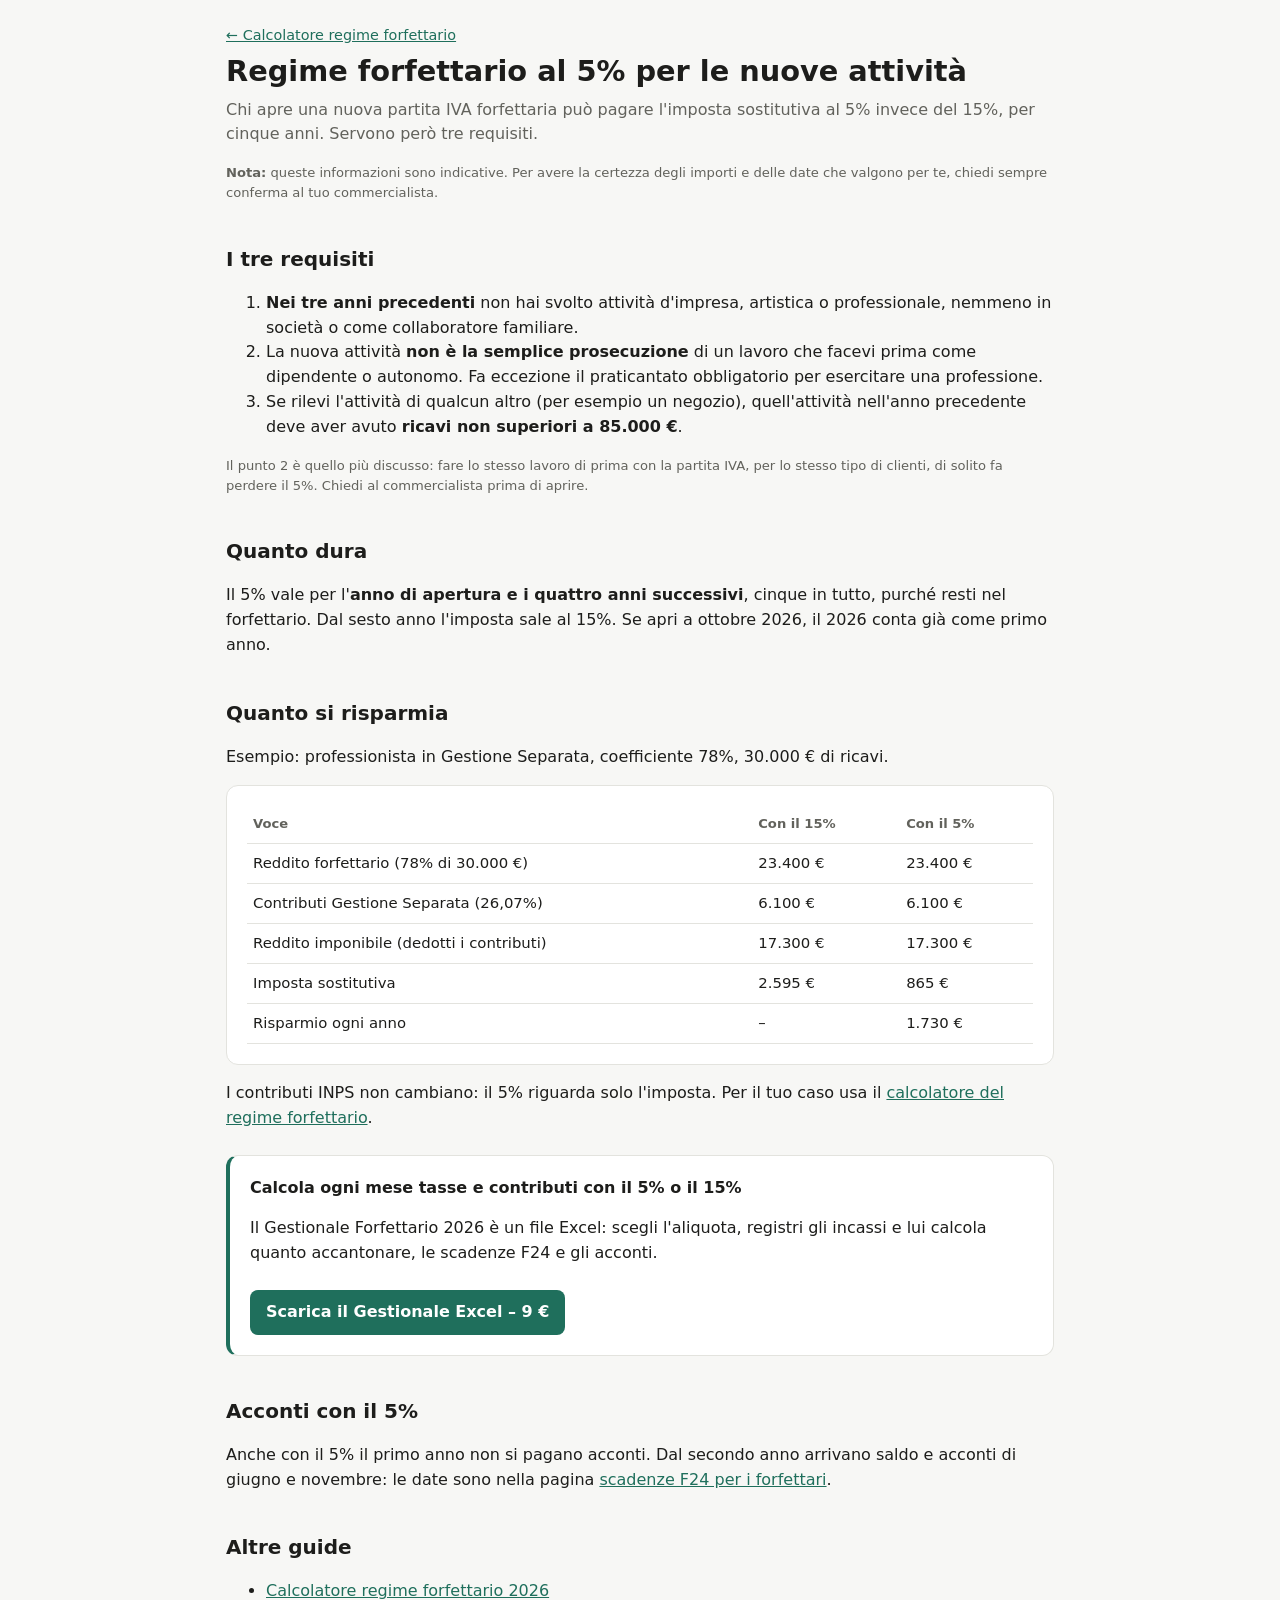
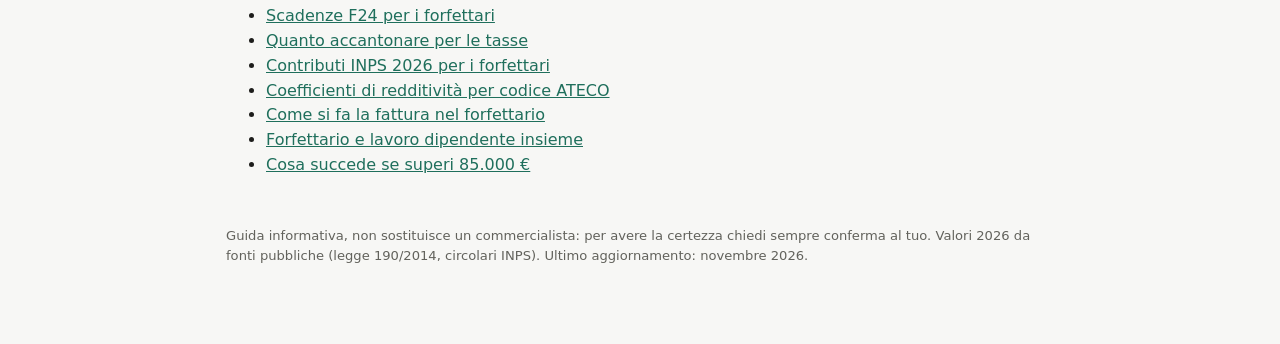
==== aliquota-5-per-cento-forfettario.html @ 9111afad "Guide: forfettario e lavoro dipendente, superare 85.000 euro, aliquota 5%; elenchi e sitemap" ====
<!doctype html>
<html lang="it">
<head>
<meta charset="utf-8">
<meta name="viewport" content="width=device-width, initial-scale=1">
<title>Forfettario al 5% per le nuove attività: requisiti e durata (2026)</title>
<meta name="description" content="Chi può pagare l'imposta sostitutiva al 5% invece del 15% nel regime forfettario: i tre requisiti per le nuove attività, durata di 5 anni ed esempio di quanto si risparmia.">
<link rel="stylesheet" href="style.css">
<link rel="canonical" href="https://domdin89.github.io/forfettario/aliquota-5-per-cento-forfettario.html">
</head>
<body>
<main>
<nav><a href="./">← Calcolatore regime forfettario</a></nav>
<h1>Regime forfettario al 5% per le nuove attività</h1>
<p class="lead">Chi apre una nuova partita IVA forfettaria può pagare l'imposta sostitutiva al 5% invece del 15%, per cinque anni. Servono però tre requisiti.</p>
<p class="hint"><strong>Nota:</strong> queste informazioni sono indicative. Per avere la certezza degli importi e delle date che valgono per te, chiedi sempre conferma al tuo commercialista.</p>
<h2>I tre requisiti</h2>
<ol>
<li><strong>Nei tre anni precedenti</strong> non hai svolto attività d'impresa, artistica o professionale, nemmeno in società o come collaboratore familiare.</li>
<li>La nuova attività <strong>non è la semplice prosecuzione</strong> di un lavoro che facevi prima come dipendente o autonomo. Fa eccezione il praticantato obbligatorio per esercitare una professione.</li>
<li>Se rilevi l'attività di qualcun altro (per esempio un negozio), quell'attività nell'anno precedente deve aver avuto <strong>ricavi non superiori a 85.000 €</strong>.</li>
</ol>
<p class="hint">Il punto 2 è quello più discusso: fare lo stesso lavoro di prima con la partita IVA, per lo stesso tipo di clienti, di solito fa perdere il 5%. Chiedi al commercialista prima di aprire.</p>

<h2>Quanto dura</h2>
<p>Il 5% vale per l'<strong>anno di apertura e i quattro anni successivi</strong>, cinque in tutto, purché resti nel forfettario. Dal sesto anno l'imposta sale al 15%. Se apri a ottobre 2026, il 2026 conta già come primo anno.</p>

<h2>Quanto si risparmia</h2>
<p>Esempio: professionista in Gestione Separata, coefficiente 78%, 30.000 € di ricavi.</p>
<div class="card table">
<table>
<thead><tr><th>Voce</th><th>Con il 15%</th><th>Con il 5%</th></tr></thead>
<tbody>
<tr><td>Reddito forfettario (78% di 30.000 €)</td><td>23.400 €</td><td>23.400 €</td></tr>
<tr><td>Contributi Gestione Separata (26,07%)</td><td>6.100 €</td><td>6.100 €</td></tr>
<tr><td>Reddito imponibile (dedotti i contributi)</td><td>17.300 €</td><td>17.300 €</td></tr>
<tr><td>Imposta sostitutiva</td><td>2.595 €</td><td>865 €</td></tr>
<tr><td>Risparmio ogni anno</td><td>–</td><td>1.730 €</td></tr>
</tbody>
</table>
</div>
<p>I contributi INPS non cambiano: il 5% riguarda solo l'imposta. Per il tuo caso usa il <a href="./">calcolatore del regime forfettario</a>.</p>

<div class="card cta">
  <strong>Calcola ogni mese tasse e contributi con il 5% o il 15%</strong>
  <p>Il Gestionale Forfettario 2026 è un file Excel: scegli l'aliquota, registri gli incassi e lui calcola quanto accantonare, le scadenze F24 e gli acconti.</p>
  <a href="https://forfettariofacile.gumroad.com/l/gestionale-forfettario-2026">Scarica il Gestionale Excel – 9 €</a>
</div>

<h2>Acconti con il 5%</h2>
<p>Anche con il 5% il primo anno non si pagano acconti. Dal secondo anno arrivano saldo e acconti di giugno e novembre: le date sono nella pagina <a href="scadenze-f24-forfettario.html">scadenze F24 per i forfettari</a>.</p>

<h2>Altre guide</h2>
<ul>
<li><a href="./">Calcolatore regime forfettario 2026</a></li>
<li><a href="scadenze-f24-forfettario.html">Scadenze F24 per i forfettari</a></li>
<li><a href="quanto-accantonare-forfettario.html">Quanto accantonare per le tasse</a></li>
<li><a href="contributi-inps-forfettario-2026.html">Contributi INPS 2026 per i forfettari</a></li>
<li><a href="coefficienti-redditivita-ateco.html">Coefficienti di redditività per codice ATECO</a></li>
<li><a href="fattura-regime-forfettario.html">Come si fa la fattura nel forfettario</a></li>
<li><a href="forfettario-lavoro-dipendente.html">Forfettario e lavoro dipendente insieme</a></li>
<li><a href="superare-85000-euro-forfettario.html">Cosa succede se superi 85.000 €</a></li>
</ul>

<footer>
<p>Guida informativa, non sostituisce un commercialista: per avere la certezza chiedi sempre conferma al tuo. Valori 2026 da fonti pubbliche (legge 190/2014, circolari INPS). Ultimo aggiornamento: novembre 2026.</p>
</footer>
</main>
<script data-goatcounter="https://forfettariofacile.goatcounter.com/count" async src="https://gc.zgo.at/count.js"></script>
</body>
</html>
---- style.css ----
:root{--bg:#f7f7f5;--card:#fff;--ink:#1d1d1b;--mute:#62625c;--line:#e3e3de;--accent:#1f6f5c;--warn:#a5481b}
@media (prefers-color-scheme:dark){:root{--bg:#161615;--card:#20201e;--ink:#ecece8;--mute:#a3a39b;--line:#33332f;--accent:#5cc2a6;--warn:#f0905e}}
*{box-sizing:border-box}
body{margin:0;background:var(--bg);color:var(--ink);font:16px/1.55 system-ui,-apple-system,"Segoe UI",Roboto,sans-serif}
main{max-width:860px;margin:0 auto;padding:24px 16px 64px}
h1{font-size:1.8rem;line-height:1.2;margin:.2em 0 .3em}
h2{font-size:1.25rem;margin:2em 0 .5em}
p.lead{color:var(--mute);margin-top:0}
.card{background:var(--card);border:1px solid var(--line);border-radius:12px;padding:20px}
.grid{display:grid;grid-template-columns:repeat(auto-fit,minmax(240px,1fr));gap:16px}
label{display:block;font-weight:600;font-size:.92rem;margin-bottom:4px}
input,select{width:100%;padding:10px;border:1px solid var(--line);border-radius:8px;background:var(--bg);color:var(--ink);font:inherit}
.check{display:flex;gap:8px;align-items:center;font-weight:400}
.check input{width:auto}
.hint{font-size:.82rem;color:var(--mute);margin-top:4px}
.results{margin-top:16px}
.row{display:flex;justify-content:space-between;padding:8px 0;border-bottom:1px solid var(--line);gap:12px}
.row:last-child{border-bottom:0}
.big{font-size:1.5rem;font-weight:700;color:var(--accent)}
.warn{color:var(--warn);font-weight:600}
.cta{margin-top:24px;border-left:4px solid var(--accent)}
.cta a{display:inline-block;margin-top:8px;background:var(--accent);color:#fff;padding:10px 16px;border-radius:8px;text-decoration:none;font-weight:600}
footer{margin-top:48px;font-size:.82rem;color:var(--mute)}
[hidden]{display:none!important}
nav{font-size:.9rem;margin-bottom:8px}
nav a,p a,li a,td a{color:var(--accent)}
.table{width:100%;overflow-x:auto}
table{width:100%;border-collapse:collapse;font-size:.93rem}
th,td{text-align:left;padding:8px 6px;border-bottom:1px solid var(--line);vertical-align:top}
th{font-size:.82rem;color:var(--mute);font-weight:600}
td.d{white-space:nowrap;font-weight:600}
code{font-size:.88em;background:var(--bg);border:1px solid var(--line);border-radius:4px;padding:0 4px}
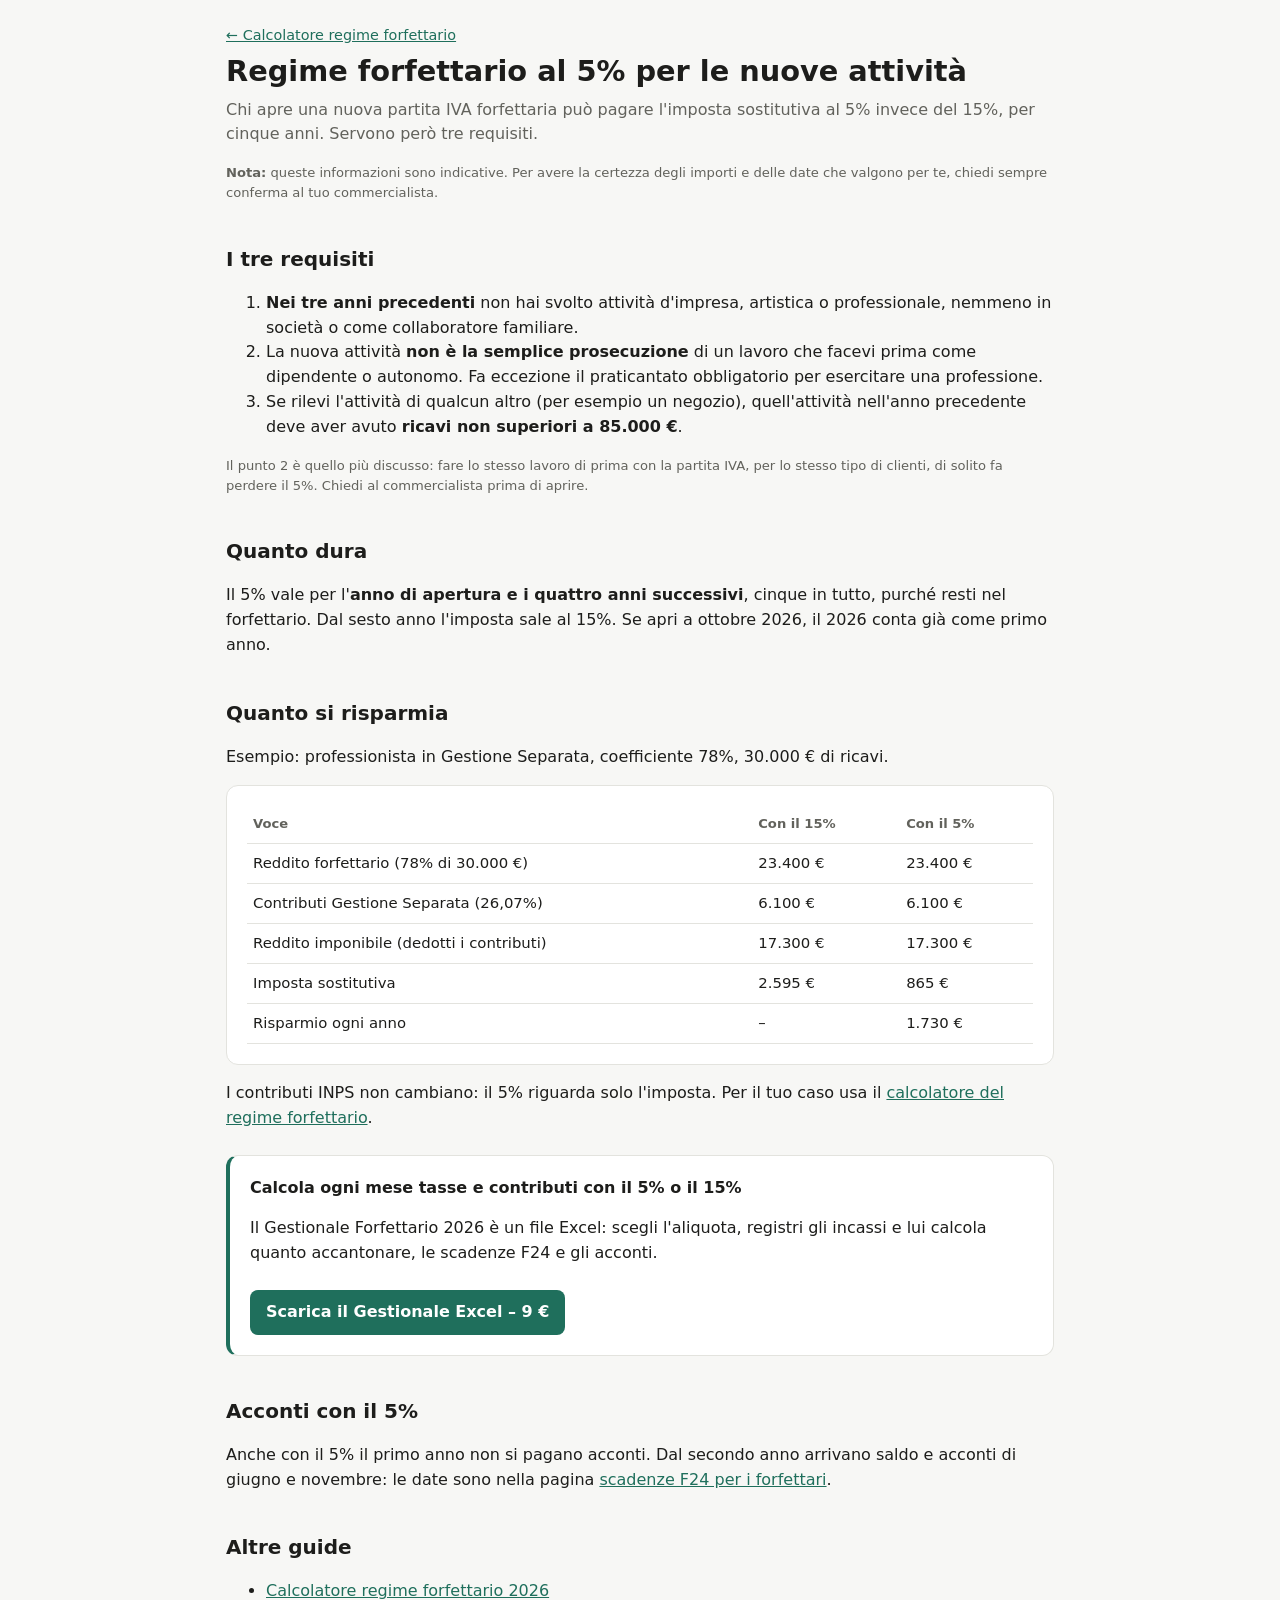
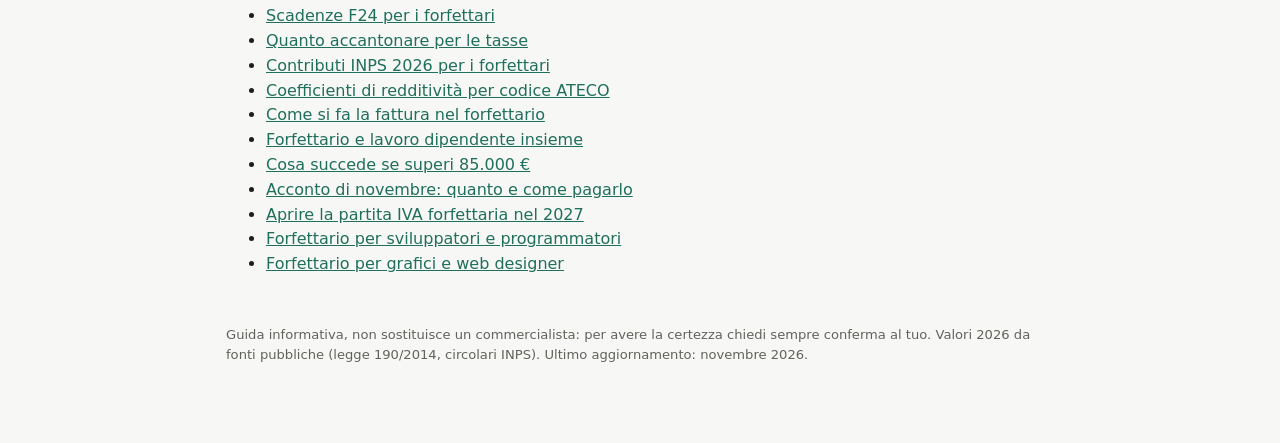
==== commit ac09e5a6: "Guide: acconto di novembre, aprire partita IVA 2027, sviluppatori, grafici; elenchi e sitemap" ====
--- a/aliquota-5-per-cento-forfettario.html
+++ b/aliquota-5-per-cento-forfettario.html
@@ -60,6 +60,10 @@
 <li><a href="fattura-regime-forfettario.html">Come si fa la fattura nel forfettario</a></li>
 <li><a href="forfettario-lavoro-dipendente.html">Forfettario e lavoro dipendente insieme</a></li>
 <li><a href="superare-85000-euro-forfettario.html">Cosa succede se superi 85.000 €</a></li>
+<li><a href="acconto-novembre-forfettario.html">Acconto di novembre: quanto e come pagarlo</a></li>
+<li><a href="aprire-partita-iva-forfettaria-2027.html">Aprire la partita IVA forfettaria nel 2027</a></li>
+<li><a href="forfettario-sviluppatore-software.html">Forfettario per sviluppatori e programmatori</a></li>
+<li><a href="forfettario-grafico-web-designer.html">Forfettario per grafici e web designer</a></li>
 </ul>
 
 <footer>
